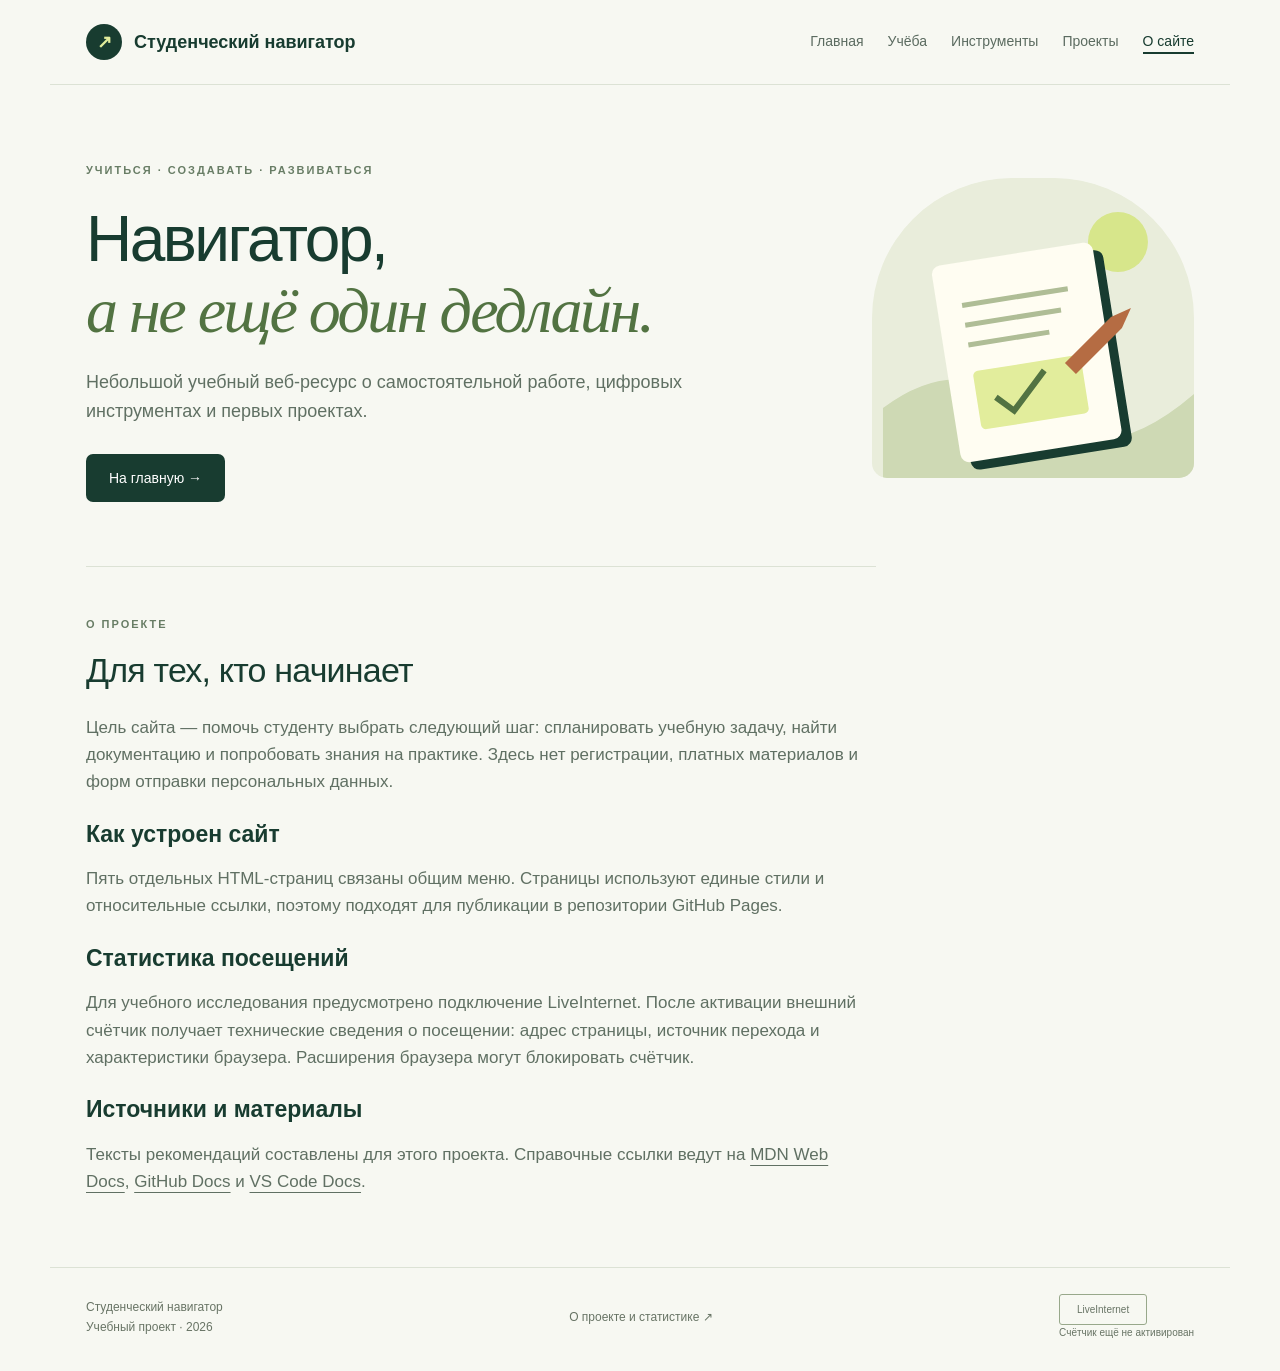
==== about.html @ 061aed6e "Create five-page student navigator for LiveInternet lab" ====
<!doctype html><html lang="ru"><head><meta charset="utf-8"><meta name="viewport" content="width=device-width,initial-scale=1"><meta name="description" content="Небольшой учебный веб-ресурс о самостоятельной работе, цифровых инструментах и первых проектах."><title>О сайте — Студенческий навигатор</title><link rel="stylesheet" href="styles.css"><script src="analytics-config.js" defer></script><script src="analytics.js" defer></script></head><body><a class="skip" href="#main">К содержанию</a><header><a class="brand" href="index.html"><span class="mark" aria-hidden="true">↗</span>Студенческий навигатор</a><nav aria-label="Основное меню"><a href="index.html">Главная</a><a href="study.html">Учёба</a><a href="tools.html">Инструменты</a><a href="projects.html">Проекты</a><a href="about.html" aria-current="page">О сайте</a></nav></header><main id="main"><section class="hero"><div><span class="eyebrow">УЧИТЬСЯ · СОЗДАВАТЬ · РАЗВИВАТЬСЯ</span><h1>Навигатор,<br><em>а не ещё один дедлайн.</em></h1><p class="intro">Небольшой учебный веб-ресурс о самостоятельной работе, цифровых инструментах и первых проектах.</p><div class="actions"><a class="button" href="index.html">На главную →</a></div></div><div class="art" aria-hidden="true"><svg viewBox="0 0 300 300"><circle cx="235" cy="64" r="30" fill="#d7e68b"/><path d="M0 230 Q80 170 150 235 T320 208 V310 H0" fill="#ced9b4"/><g transform="translate(42 60) rotate(-9 100 100)"><rect x="27" y="24" width="163" height="199" rx="9" fill="#183c30"/><rect x="18" y="15" width="163" height="199" rx="9" fill="#fffdf2"/><path d="M43 58H150 M43 78H140 M43 98H125" stroke="#afbd96" stroke-width="5"/><rect x="43" y="125" width="109" height="59" rx="5" fill="#e2ed9c"/><path d="M62 154l16 16 36-35" fill="none" stroke="#527342" stroke-width="6"/></g><path d="M228 139l20-9-9 20-46 46-11-11z" fill="#b56c43"/></svg></div></section><section class="section prose"><span class="eyebrow">О ПРОЕКТЕ</span><h2>Для тех, кто начинает</h2><p>Цель сайта — помочь студенту выбрать следующий шаг: спланировать учебную задачу, найти документацию и попробовать знания на практике. Здесь нет регистрации, платных материалов и форм отправки персональных данных.</p><h3>Как устроен сайт</h3><p>Пять отдельных HTML-страниц связаны общим меню. Страницы используют единые стили и относительные ссылки, поэтому подходят для публикации в репозитории GitHub Pages.</p><h3>Статистика посещений</h3><p>Для учебного исследования предусмотрено подключение LiveInternet. После активации внешний счётчик получает технические сведения о посещении: адрес страницы, источник перехода и характеристики браузера. Расширения браузера могут блокировать счётчик.</p><h3>Источники и материалы</h3><p>Тексты рекомендаций составлены для этого проекта. Справочные ссылки ведут на <a href="https://developer.mozilla.org/ru/docs/Web">MDN Web Docs</a>, <a href="https://docs.github.com/ru">GitHub Docs</a> и <a href="https://code.visualstudio.com/docs">VS Code Docs</a>.</p></section></main><footer><span>Студенческий навигатор<br>Учебный проект · 2026</span><a href="about.html">О проекте и статистике ↗</a><div id="li-counter"><span class="counter-placeholder">LiveInternet</span><p class="counter-note">Счётчик ещё не активирован</p></div></footer></body></html>
---- styles.css ----
*{box-sizing:border-box}html{scroll-behavior:smooth}body{margin:0;background:#f7f8f2;color:#183c30;font-family:Arial,sans-serif;font-size:17px;line-height:1.6}a{color:inherit;text-underline-offset:5px}a:focus-visible,button:focus-visible,input:focus-visible{outline:3px solid #bc5a32;outline-offset:5px}.skip{position:absolute;top:-100px}.skip:focus{top:10px;background:white;padding:10px;z-index:10}header,main,footer{max-width:1180px;margin:auto;padding-left:36px;padding-right:36px}header{display:flex;align-items:center;justify-content:space-between;gap:25px;padding-top:24px;padding-bottom:24px;border-bottom:1px solid #dce2d5}.brand{font-size:18px;font-weight:700;text-decoration:none;display:flex;align-items:center;gap:12px}.mark{display:grid;place-items:center;width:36px;height:36px;background:#183c30;color:#e2ed9c;border-radius:50%}nav{display:flex;gap:24px;flex-wrap:wrap;font-size:14px}nav a{text-decoration:none;color:#5b6b60}nav a[aria-current]{color:#183c30;border-bottom:2px solid #183c30}.hero{padding:70px 0 64px;position:relative;display:grid;grid-template-columns:1.4fr .6fr;gap:35px;align-items:center}.eyebrow{font-size:11px;font-weight:bold;letter-spacing:2px;color:#687d65}h1{font-size:clamp(36px,5vw,66px);line-height:1.1;letter-spacing:-2.5px;font-weight:500;margin:22px 0}em{font-family:Georgia,serif;color:#527342;font-weight:normal}h2{font-size:34px;font-weight:500;line-height:1.2;letter-spacing:-.8px;margin:14px 0 23px}h3{font-size:23px;line-height:1.25;margin:24px 0 14px}.intro{max-width:610px;color:#607063;font-size:18px}.actions{display:flex;align-items:center;gap:24px;flex-wrap:wrap;margin-top:28px}.button{display:inline-flex;gap:30px;align-items:center;background:#183c30;color:white;padding:13px 23px;border-radius:7px;text-decoration:none;font-size:14px}.button:hover{background:#345b3b}.quiet{font-size:14px;text-decoration:none}.art{height:300px;position:relative;background:#e9eddb;border-radius:140px 140px 15px 15px;overflow:hidden;display:grid;place-items:center}.art svg{width:100%;height:100%}.section{border-top:1px solid #dce2d5;padding:42px 0 55px}.section-heading{display:flex;justify-content:space-between;align-items:end;gap:20px}.section-heading p{font-size:13px;color:#687d65;margin-bottom:27px}.grid{display:grid;grid-template-columns:repeat(3,1fr);gap:18px}.card{border:1px solid #dce2d5;border-radius:12px;padding:25px;background:#fffefa;display:flex;flex-direction:column}.number{color:#718166;font-size:12px;border:1px solid #dce2d5;border-radius:50%;width:33px;height:33px;display:grid;place-items:center}.card p{font-size:14px;color:#687465;margin:0 0 26px;flex:1}.card a{font-size:13px;text-decoration:none;border-top:1px solid #e5e8dc;padding-top:17px;display:flex;justify-content:space-between}.card:hover{border-color:#8c9f78}.note{background:#e9eddb;border-radius:14px;padding:36px 42px;margin:0 0 55px;max-width:100%}.note p{max-width:700px;color:#586d50;font-size:16px}.steps{display:grid;grid-template-columns:1fr 1fr;gap:22px}.steps article{background:#fffefa;border:1px solid #dce2d5;padding:24px;border-radius:10px}.steps p{font-size:15px;color:#607063}.checklist{display:grid;gap:12px}input{accent-color:#183c30;width:18px;height:18px;margin-right:12px}.small{font-size:12px!important}.prose{max-width:790px}.prose p{color:#607063}footer{border-top:1px solid #dce2d5;padding-top:26px;padding-bottom:30px;display:flex;justify-content:space-between;align-items:center;gap:20px;font-size:12px;color:#687465}.counter-note{font-size:10px;max-width:180px;margin:0}footer a{text-decoration:none}#li-counter img{display:block}.counter-placeholder{width:88px;height:31px;border:1px solid #98a88b;display:grid;place-items:center;font-size:10px;border-radius:3px} @media(max-width:760px){header{align-items:start;flex-direction:column}header,main,footer{padding-left:22px;padding-right:22px}nav{gap:17px}.hero{grid-template-columns:1fr;padding:40px 0}.art{display:none}.grid,.steps{grid-template-columns:1fr}.section-heading{display:block}.note{padding:26px}h1{letter-spacing:-1.2px}h2{font-size:29px}footer{align-items:start;flex-wrap:wrap}}
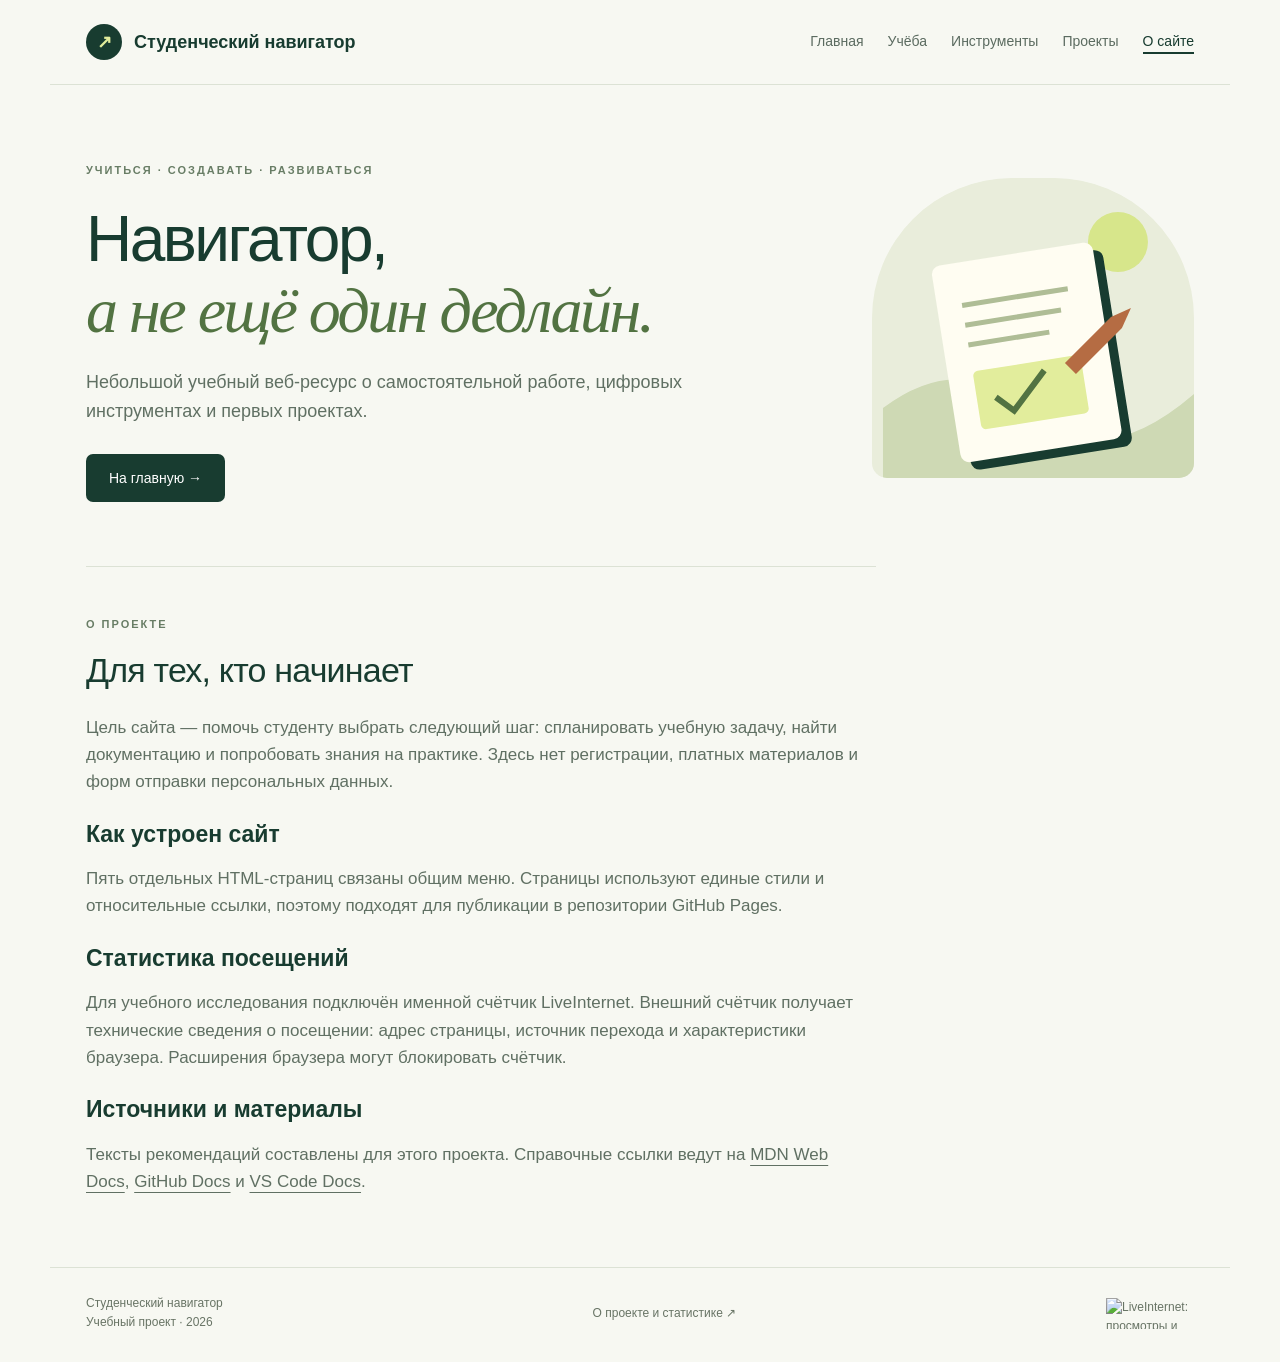
==== commit 34972dbf: "Install official LiveInternet named counter count1 on all five pages" ====
--- a/about.html
+++ b/about.html
@@ -1 +1,10 @@
-<!doctype html><html lang="ru"><head><meta charset="utf-8"><meta name="viewport" content="width=device-width,initial-scale=1"><meta name="description" content="Небольшой учебный веб-ресурс о самостоятельной работе, цифровых инструментах и первых проектах."><title>О сайте — Студенческий навигатор</title><link rel="stylesheet" href="styles.css"><script src="analytics-config.js" defer></script><script src="analytics.js" defer></script></head><body><a class="skip" href="#main">К содержанию</a><header><a class="brand" href="index.html"><span class="mark" aria-hidden="true">↗</span>Студенческий навигатор</a><nav aria-label="Основное меню"><a href="index.html">Главная</a><a href="study.html">Учёба</a><a href="tools.html">Инструменты</a><a href="projects.html">Проекты</a><a href="about.html" aria-current="page">О сайте</a></nav></header><main id="main"><section class="hero"><div><span class="eyebrow">УЧИТЬСЯ · СОЗДАВАТЬ · РАЗВИВАТЬСЯ</span><h1>Навигатор,<br><em>а не ещё один дедлайн.</em></h1><p class="intro">Небольшой учебный веб-ресурс о самостоятельной работе, цифровых инструментах и первых проектах.</p><div class="actions"><a class="button" href="index.html">На главную →</a></div></div><div class="art" aria-hidden="true"><svg viewBox="0 0 300 300"><circle cx="235" cy="64" r="30" fill="#d7e68b"/><path d="M0 230 Q80 170 150 235 T320 208 V310 H0" fill="#ced9b4"/><g transform="translate(42 60) rotate(-9 100 100)"><rect x="27" y="24" width="163" height="199" rx="9" fill="#183c30"/><rect x="18" y="15" width="163" height="199" rx="9" fill="#fffdf2"/><path d="M43 58H150 M43 78H140 M43 98H125" stroke="#afbd96" stroke-width="5"/><rect x="43" y="125" width="109" height="59" rx="5" fill="#e2ed9c"/><path d="M62 154l16 16 36-35" fill="none" stroke="#527342" stroke-width="6"/></g><path d="M228 139l20-9-9 20-46 46-11-11z" fill="#b56c43"/></svg></div></section><section class="section prose"><span class="eyebrow">О ПРОЕКТЕ</span><h2>Для тех, кто начинает</h2><p>Цель сайта — помочь студенту выбрать следующий шаг: спланировать учебную задачу, найти документацию и попробовать знания на практике. Здесь нет регистрации, платных материалов и форм отправки персональных данных.</p><h3>Как устроен сайт</h3><p>Пять отдельных HTML-страниц связаны общим меню. Страницы используют единые стили и относительные ссылки, поэтому подходят для публикации в репозитории GitHub Pages.</p><h3>Статистика посещений</h3><p>Для учебного исследования предусмотрено подключение LiveInternet. После активации внешний счётчик получает технические сведения о посещении: адрес страницы, источник перехода и характеристики браузера. Расширения браузера могут блокировать счётчик.</p><h3>Источники и материалы</h3><p>Тексты рекомендаций составлены для этого проекта. Справочные ссылки ведут на <a href="https://developer.mozilla.org/ru/docs/Web">MDN Web Docs</a>, <a href="https://docs.github.com/ru">GitHub Docs</a> и <a href="https://code.visualstudio.com/docs">VS Code Docs</a>.</p></section></main><footer><span>Студенческий навигатор<br>Учебный проект · 2026</span><a href="about.html">О проекте и статистике ↗</a><div id="li-counter"><span class="counter-placeholder">LiveInternet</span><p class="counter-note">Счётчик ещё не активирован</p></div></footer></body></html>+<!doctype html><html lang="ru"><head><meta charset="utf-8"><meta name="viewport" content="width=device-width,initial-scale=1"><meta name="description" content="Небольшой учебный веб-ресурс о самостоятельной работе, цифровых инструментах и первых проектах."><title>О сайте — Студенческий навигатор</title><link rel="stylesheet" href="styles.css"></head><body><a class="skip" href="#main">К содержанию</a><header><a class="brand" href="index.html"><span class="mark" aria-hidden="true">↗</span>Студенческий навигатор</a><nav aria-label="Основное меню"><a href="index.html">Главная</a><a href="study.html">Учёба</a><a href="tools.html">Инструменты</a><a href="projects.html">Проекты</a><a href="about.html" aria-current="page">О сайте</a></nav></header><main id="main"><section class="hero"><div><span class="eyebrow">УЧИТЬСЯ · СОЗДАВАТЬ · РАЗВИВАТЬСЯ</span><h1>Навигатор,<br><em>а не ещё один дедлайн.</em></h1><p class="intro">Небольшой учебный веб-ресурс о самостоятельной работе, цифровых инструментах и первых проектах.</p><div class="actions"><a class="button" href="index.html">На главную →</a></div></div><div class="art" aria-hidden="true"><svg viewBox="0 0 300 300"><circle cx="235" cy="64" r="30" fill="#d7e68b"/><path d="M0 230 Q80 170 150 235 T320 208 V310 H0" fill="#ced9b4"/><g transform="translate(42 60) rotate(-9 100 100)"><rect x="27" y="24" width="163" height="199" rx="9" fill="#183c30"/><rect x="18" y="15" width="163" height="199" rx="9" fill="#fffdf2"/><path d="M43 58H150 M43 78H140 M43 98H125" stroke="#afbd96" stroke-width="5"/><rect x="43" y="125" width="109" height="59" rx="5" fill="#e2ed9c"/><path d="M62 154l16 16 36-35" fill="none" stroke="#527342" stroke-width="6"/></g><path d="M228 139l20-9-9 20-46 46-11-11z" fill="#b56c43"/></svg></div></section><section class="section prose"><span class="eyebrow">О ПРОЕКТЕ</span><h2>Для тех, кто начинает</h2><p>Цель сайта — помочь студенту выбрать следующий шаг: спланировать учебную задачу, найти документацию и попробовать знания на практике. Здесь нет регистрации, платных материалов и форм отправки персональных данных.</p><h3>Как устроен сайт</h3><p>Пять отдельных HTML-страниц связаны общим меню. Страницы используют единые стили и относительные ссылки, поэтому подходят для публикации в репозитории GitHub Pages.</p><h3>Статистика посещений</h3><p>Для учебного исследования подключён именной счётчик LiveInternet. Внешний счётчик получает технические сведения о посещении: адрес страницы, источник перехода и характеристики браузера. Расширения браузера могут блокировать счётчик.</p><h3>Источники и материалы</h3><p>Тексты рекомендаций составлены для этого проекта. Справочные ссылки ведут на <a href="https://developer.mozilla.org/ru/docs/Web">MDN Web Docs</a>, <a href="https://docs.github.com/ru">GitHub Docs</a> и <a href="https://code.visualstudio.com/docs">VS Code Docs</a>.</p></section></main><footer><span>Студенческий навигатор<br>Учебный проект · 2026</span><a href="about.html">О проекте и статистике ↗</a><div id="li-counter"><!--LiveInternet counter--><a href="https://www.liveinternet.ru/click;count1"
+target="_blank" rel="noopener noreferrer"><img id="licntF3A2" width="88" height="31" style="border:0"
+title="LiveInternet: показано число просмотров и посетителей за 24 часа"
+src="[data-uri]"
+alt="LiveInternet: просмотры и посетители за 24 часа"/></a><script>(function(d,s){d.getElementById("licntF3A2").src=
+"https://counter.yadro.ru/hit;count1?t52.6;r"+escape(d.referrer)+
+((typeof(s)=="undefined")?"":";s"+s.width+"*"+s.height+"*"+
+(s.colorDepth?s.colorDepth:s.pixelDepth))+";u"+escape(d.URL)+
+";h"+escape(d.title.substring(0,150))+";"+Math.random()})
+(document,screen)</script><!--/LiveInternet--></div></footer></body></html>
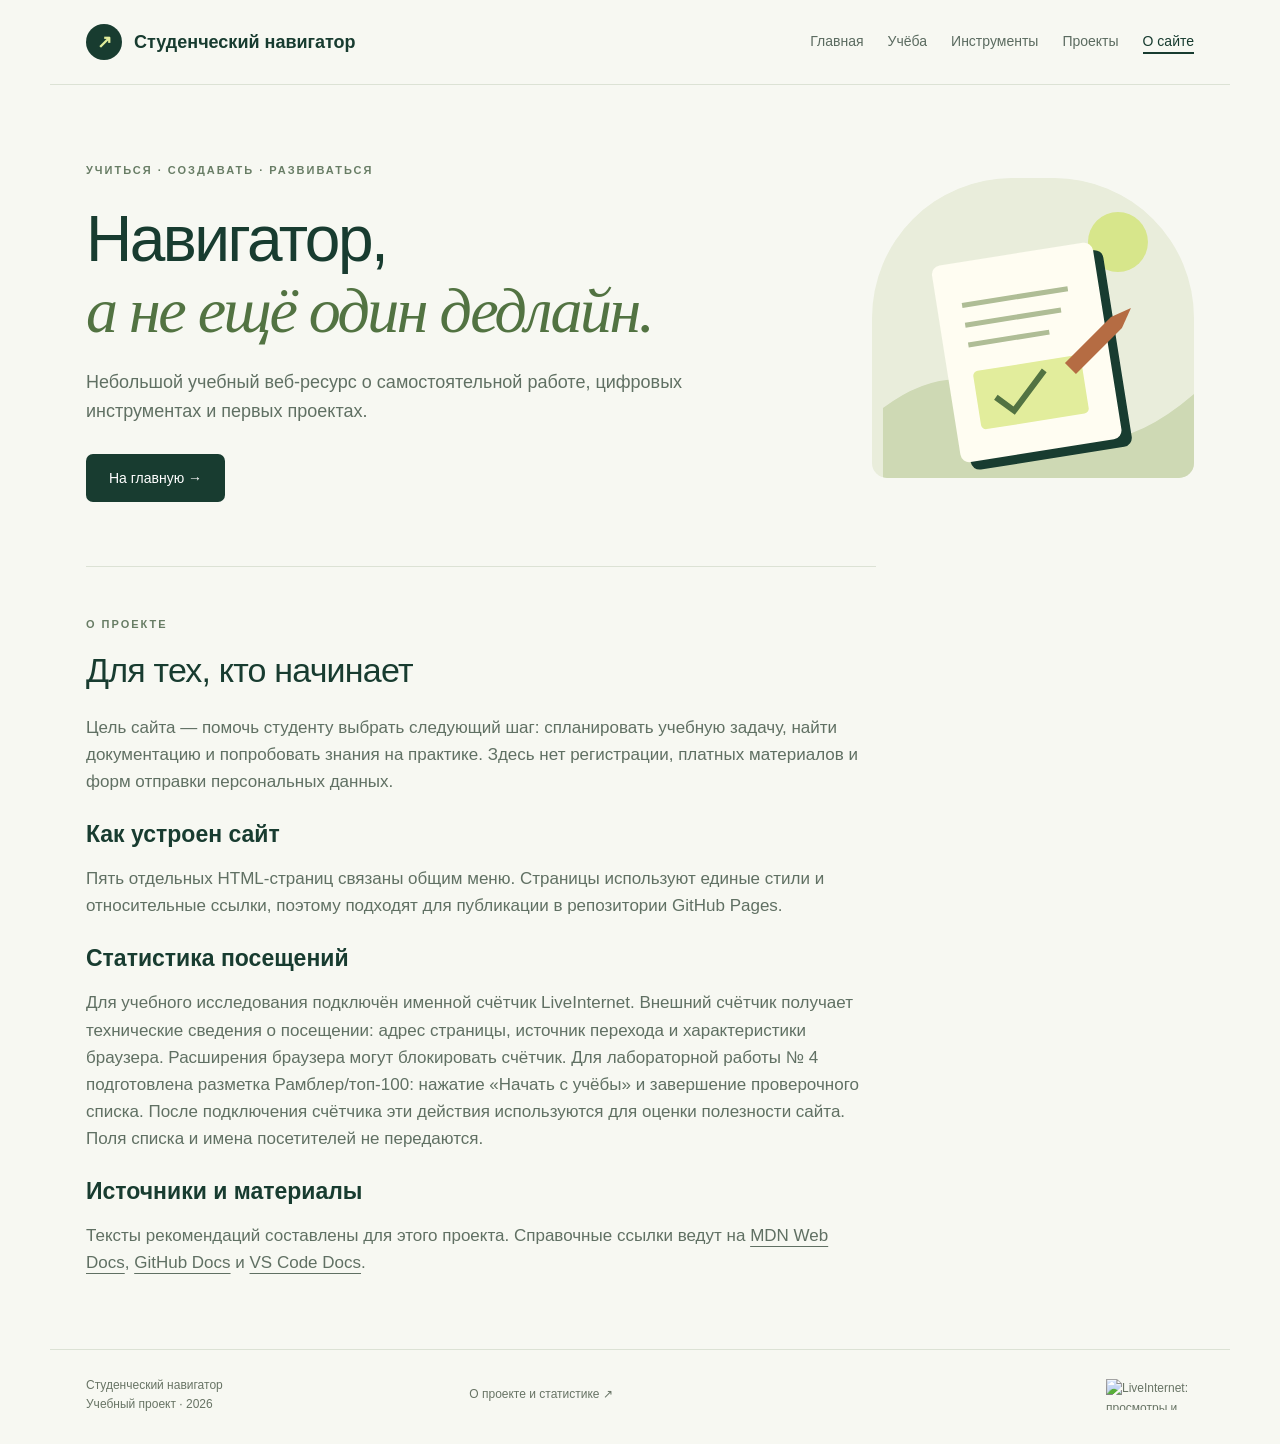
==== commit 3ff1c572: "Prepare Top100 block analytics and two custom lab4 events" ====
--- a/about.html
+++ b/about.html
@@ -1,4 +1,4 @@
-<!doctype html><html lang="ru"><head><meta charset="utf-8"><meta name="viewport" content="width=device-width,initial-scale=1"><meta name="description" content="Небольшой учебный веб-ресурс о самостоятельной работе, цифровых инструментах и первых проектах."><title>О сайте — Студенческий навигатор</title><link rel="stylesheet" href="styles.css"></head><body><a class="skip" href="#main">К содержанию</a><header><a class="brand" href="index.html"><span class="mark" aria-hidden="true">↗</span>Студенческий навигатор</a><nav aria-label="Основное меню"><a href="index.html">Главная</a><a href="study.html">Учёба</a><a href="tools.html">Инструменты</a><a href="projects.html">Проекты</a><a href="about.html" aria-current="page">О сайте</a></nav></header><main id="main"><section class="hero"><div><span class="eyebrow">УЧИТЬСЯ · СОЗДАВАТЬ · РАЗВИВАТЬСЯ</span><h1>Навигатор,<br><em>а не ещё один дедлайн.</em></h1><p class="intro">Небольшой учебный веб-ресурс о самостоятельной работе, цифровых инструментах и первых проектах.</p><div class="actions"><a class="button" href="index.html">На главную →</a></div></div><div class="art" aria-hidden="true"><svg viewBox="0 0 300 300"><circle cx="235" cy="64" r="30" fill="#d7e68b"/><path d="M0 230 Q80 170 150 235 T320 208 V310 H0" fill="#ced9b4"/><g transform="translate(42 60) rotate(-9 100 100)"><rect x="27" y="24" width="163" height="199" rx="9" fill="#183c30"/><rect x="18" y="15" width="163" height="199" rx="9" fill="#fffdf2"/><path d="M43 58H150 M43 78H140 M43 98H125" stroke="#afbd96" stroke-width="5"/><rect x="43" y="125" width="109" height="59" rx="5" fill="#e2ed9c"/><path d="M62 154l16 16 36-35" fill="none" stroke="#527342" stroke-width="6"/></g><path d="M228 139l20-9-9 20-46 46-11-11z" fill="#b56c43"/></svg></div></section><section class="section prose"><span class="eyebrow">О ПРОЕКТЕ</span><h2>Для тех, кто начинает</h2><p>Цель сайта — помочь студенту выбрать следующий шаг: спланировать учебную задачу, найти документацию и попробовать знания на практике. Здесь нет регистрации, платных материалов и форм отправки персональных данных.</p><h3>Как устроен сайт</h3><p>Пять отдельных HTML-страниц связаны общим меню. Страницы используют единые стили и относительные ссылки, поэтому подходят для публикации в репозитории GitHub Pages.</p><h3>Статистика посещений</h3><p>Для учебного исследования подключён именной счётчик LiveInternet. Внешний счётчик получает технические сведения о посещении: адрес страницы, источник перехода и характеристики браузера. Расширения браузера могут блокировать счётчик.</p><h3>Источники и материалы</h3><p>Тексты рекомендаций составлены для этого проекта. Справочные ссылки ведут на <a href="https://developer.mozilla.org/ru/docs/Web">MDN Web Docs</a>, <a href="https://docs.github.com/ru">GitHub Docs</a> и <a href="https://code.visualstudio.com/docs">VS Code Docs</a>.</p></section></main><footer><span>Студенческий навигатор<br>Учебный проект · 2026</span><a href="about.html">О проекте и статистике ↗</a><div id="li-counter"><!--LiveInternet counter--><a href="https://www.liveinternet.ru/click;count1"
+<!doctype html><html lang="ru"><head><meta charset="utf-8"><meta name="viewport" content="width=device-width,initial-scale=1"><meta name="description" content="Небольшой учебный веб-ресурс о самостоятельной работе, цифровых инструментах и первых проектах."><title>О сайте — Студенческий навигатор</title><link rel="stylesheet" href="styles.css"><script src="top100-config.js" defer></script><script src="top100-init.js" defer></script><script src="top100-events.js" defer></script></head><body><a class="skip" href="#main">К содержанию</a><header><a class="brand" href="index.html"><span class="mark" aria-hidden="true">↗</span>Студенческий навигатор</a><nav aria-label="Основное меню" data-top100-block="navigation"><a href="index.html">Главная</a><a href="study.html">Учёба</a><a href="tools.html">Инструменты</a><a href="projects.html">Проекты</a><a href="about.html" aria-current="page">О сайте</a></nav></header><main id="main"><section class="hero" data-top100-block="hero"><div><span class="eyebrow">УЧИТЬСЯ · СОЗДАВАТЬ · РАЗВИВАТЬСЯ</span><h1>Навигатор,<br><em>а не ещё один дедлайн.</em></h1><p class="intro">Небольшой учебный веб-ресурс о самостоятельной работе, цифровых инструментах и первых проектах.</p><div class="actions"><a class="button" href="index.html">На главную →</a></div></div><div class="art" aria-hidden="true"><svg viewBox="0 0 300 300"><circle cx="235" cy="64" r="30" fill="#d7e68b"/><path d="M0 230 Q80 170 150 235 T320 208 V310 H0" fill="#ced9b4"/><g transform="translate(42 60) rotate(-9 100 100)"><rect x="27" y="24" width="163" height="199" rx="9" fill="#183c30"/><rect x="18" y="15" width="163" height="199" rx="9" fill="#fffdf2"/><path d="M43 58H150 M43 78H140 M43 98H125" stroke="#afbd96" stroke-width="5"/><rect x="43" y="125" width="109" height="59" rx="5" fill="#e2ed9c"/><path d="M62 154l16 16 36-35" fill="none" stroke="#527342" stroke-width="6"/></g><path d="M228 139l20-9-9 20-46 46-11-11z" fill="#b56c43"/></svg></div></section><section class="section prose"><span class="eyebrow">О ПРОЕКТЕ</span><h2>Для тех, кто начинает</h2><p>Цель сайта — помочь студенту выбрать следующий шаг: спланировать учебную задачу, найти документацию и попробовать знания на практике. Здесь нет регистрации, платных материалов и форм отправки персональных данных.</p><h3>Как устроен сайт</h3><p>Пять отдельных HTML-страниц связаны общим меню. Страницы используют единые стили и относительные ссылки, поэтому подходят для публикации в репозитории GitHub Pages.</p><h3>Статистика посещений</h3><p>Для учебного исследования подключён именной счётчик LiveInternet. Внешний счётчик получает технические сведения о посещении: адрес страницы, источник перехода и характеристики браузера. Расширения браузера могут блокировать счётчик. Для лабораторной работы № 4 подготовлена разметка Рамблер/топ-100: нажатие «Начать с учёбы» и завершение проверочного списка. После подключения счётчика эти действия используются для оценки полезности сайта. Поля списка и имена посетителей не передаются.</p><h3>Источники и материалы</h3><p>Тексты рекомендаций составлены для этого проекта. Справочные ссылки ведут на <a href="https://developer.mozilla.org/ru/docs/Web">MDN Web Docs</a>, <a href="https://docs.github.com/ru">GitHub Docs</a> и <a href="https://code.visualstudio.com/docs">VS Code Docs</a>.</p></section></main><footer><span>Студенческий навигатор<br>Учебный проект · 2026</span><a href="about.html">О проекте и статистике ↗</a><div id="top100-widget" aria-label="Рамблер/топ-100"></div><div id="li-counter"><!--LiveInternet counter--><a href="https://www.liveinternet.ru/click;count1"
 target="_blank" rel="noopener noreferrer"><img id="licntF3A2" width="88" height="31" style="border:0"
 title="LiveInternet: показано число просмотров и посетителей за 24 часа"
 src="[data-uri]"
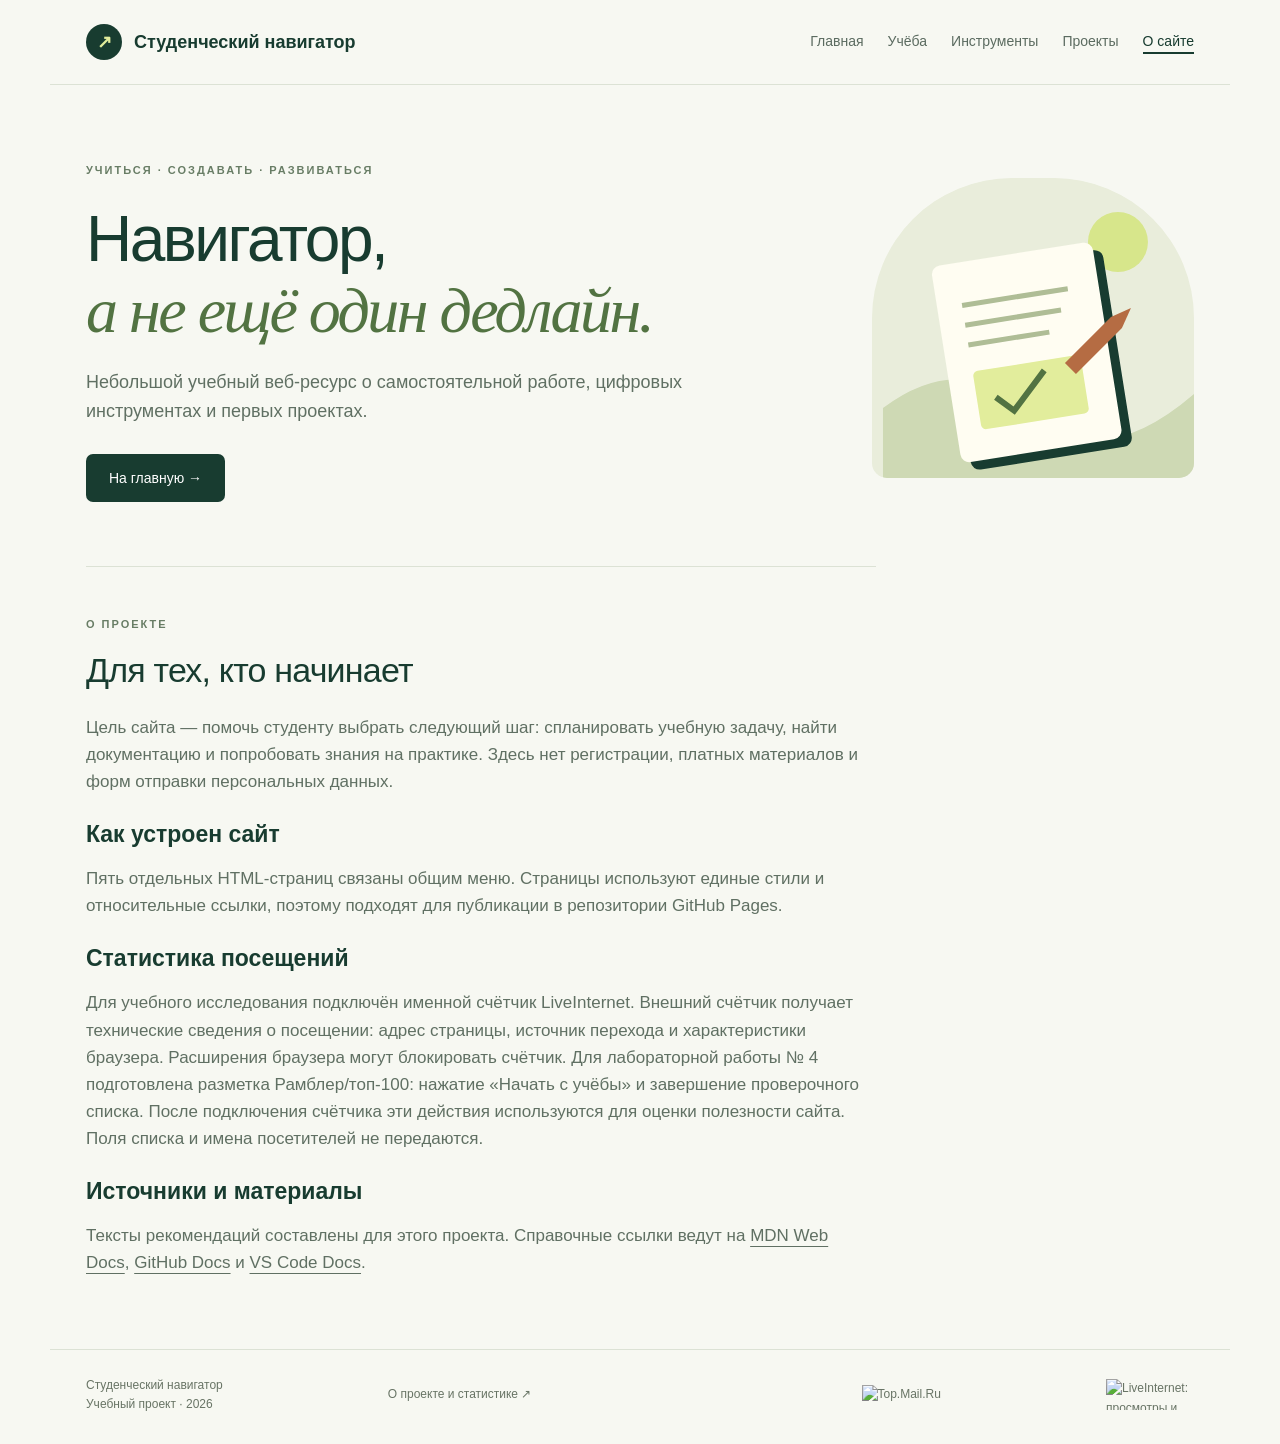
==== commit b30ebdca: "Install Mail.ru counter 3803739 and two study goals" ====
--- a/about.html
+++ b/about.html
@@ -1,4 +1,18 @@
-<!doctype html><html lang="ru"><head><meta charset="utf-8"><meta name="viewport" content="width=device-width,initial-scale=1"><meta name="description" content="Небольшой учебный веб-ресурс о самостоятельной работе, цифровых инструментах и первых проектах."><title>О сайте — Студенческий навигатор</title><link rel="stylesheet" href="styles.css"><script src="top100-config.js" defer></script><script src="top100-init.js" defer></script><script src="top100-events.js" defer></script></head><body><a class="skip" href="#main">К содержанию</a><header><a class="brand" href="index.html"><span class="mark" aria-hidden="true">↗</span>Студенческий навигатор</a><nav aria-label="Основное меню" data-top100-block="navigation"><a href="index.html">Главная</a><a href="study.html">Учёба</a><a href="tools.html">Инструменты</a><a href="projects.html">Проекты</a><a href="about.html" aria-current="page">О сайте</a></nav></header><main id="main"><section class="hero" data-top100-block="hero"><div><span class="eyebrow">УЧИТЬСЯ · СОЗДАВАТЬ · РАЗВИВАТЬСЯ</span><h1>Навигатор,<br><em>а не ещё один дедлайн.</em></h1><p class="intro">Небольшой учебный веб-ресурс о самостоятельной работе, цифровых инструментах и первых проектах.</p><div class="actions"><a class="button" href="index.html">На главную →</a></div></div><div class="art" aria-hidden="true"><svg viewBox="0 0 300 300"><circle cx="235" cy="64" r="30" fill="#d7e68b"/><path d="M0 230 Q80 170 150 235 T320 208 V310 H0" fill="#ced9b4"/><g transform="translate(42 60) rotate(-9 100 100)"><rect x="27" y="24" width="163" height="199" rx="9" fill="#183c30"/><rect x="18" y="15" width="163" height="199" rx="9" fill="#fffdf2"/><path d="M43 58H150 M43 78H140 M43 98H125" stroke="#afbd96" stroke-width="5"/><rect x="43" y="125" width="109" height="59" rx="5" fill="#e2ed9c"/><path d="M62 154l16 16 36-35" fill="none" stroke="#527342" stroke-width="6"/></g><path d="M228 139l20-9-9 20-46 46-11-11z" fill="#b56c43"/></svg></div></section><section class="section prose"><span class="eyebrow">О ПРОЕКТЕ</span><h2>Для тех, кто начинает</h2><p>Цель сайта — помочь студенту выбрать следующий шаг: спланировать учебную задачу, найти документацию и попробовать знания на практике. Здесь нет регистрации, платных материалов и форм отправки персональных данных.</p><h3>Как устроен сайт</h3><p>Пять отдельных HTML-страниц связаны общим меню. Страницы используют единые стили и относительные ссылки, поэтому подходят для публикации в репозитории GitHub Pages.</p><h3>Статистика посещений</h3><p>Для учебного исследования подключён именной счётчик LiveInternet. Внешний счётчик получает технические сведения о посещении: адрес страницы, источник перехода и характеристики браузера. Расширения браузера могут блокировать счётчик. Для лабораторной работы № 4 подготовлена разметка Рамблер/топ-100: нажатие «Начать с учёбы» и завершение проверочного списка. После подключения счётчика эти действия используются для оценки полезности сайта. Поля списка и имена посетителей не передаются.</p><h3>Источники и материалы</h3><p>Тексты рекомендаций составлены для этого проекта. Справочные ссылки ведут на <a href="https://developer.mozilla.org/ru/docs/Web">MDN Web Docs</a>, <a href="https://docs.github.com/ru">GitHub Docs</a> и <a href="https://code.visualstudio.com/docs">VS Code Docs</a>.</p></section></main><footer><span>Студенческий навигатор<br>Учебный проект · 2026</span><a href="about.html">О проекте и статистике ↗</a><div id="top100-widget" aria-label="Рамблер/топ-100"></div><div id="li-counter"><!--LiveInternet counter--><a href="https://www.liveinternet.ru/click;count1"
+<!doctype html><html lang="ru"><head><meta charset="utf-8"><meta name="viewport" content="width=device-width,initial-scale=1"><meta name="description" content="Небольшой учебный веб-ресурс о самостоятельной работе, цифровых инструментах и первых проектах."><title>О сайте — Студенческий навигатор</title><link rel="stylesheet" href="styles.css"><script src="top100-config.js" defer></script><script src="top100-init.js" defer></script><script src="top100-events.js" defer></script><script type="text/javascript">
+var _tmr = window._tmr || (window._tmr = []);
+_tmr.push({id: "3803739", type: "pageView", start: (new Date()).getTime()});
+(function (d, w, id) {
+  if (d.getElementById(id)) return;
+  var ts = d.createElement("script"); ts.type = "text/javascript"; ts.async = true; ts.id = id;
+  ts.src = "https://top-fwz1.mail.ru/js/code.js";
+  var f = function () {var s = d.getElementsByTagName("script")[0]; s.parentNode.insertBefore(ts, s);};
+  if (w.opera == "[object Opera]") { d.addEventListener("DOMContentLoaded", f, false); } else { f(); }
+})(document, window, "tmr-code");
+</script><script src="mytracker-config.js" defer></script><script src="mytracker-events.js" defer></script></head><body><a class="skip" href="#main">К содержанию</a><header><a class="brand" href="index.html"><span class="mark" aria-hidden="true">↗</span>Студенческий навигатор</a><nav aria-label="Основное меню" data-top100-block="navigation"><a href="index.html">Главная</a><a href="study.html">Учёба</a><a href="tools.html">Инструменты</a><a href="projects.html">Проекты</a><a href="about.html" aria-current="page">О сайте</a></nav></header><main id="main"><section class="hero" data-top100-block="hero"><div><span class="eyebrow">УЧИТЬСЯ · СОЗДАВАТЬ · РАЗВИВАТЬСЯ</span><h1>Навигатор,<br><em>а не ещё один дедлайн.</em></h1><p class="intro">Небольшой учебный веб-ресурс о самостоятельной работе, цифровых инструментах и первых проектах.</p><div class="actions"><a class="button" href="index.html">На главную →</a></div></div><div class="art" aria-hidden="true"><svg viewBox="0 0 300 300"><circle cx="235" cy="64" r="30" fill="#d7e68b"/><path d="M0 230 Q80 170 150 235 T320 208 V310 H0" fill="#ced9b4"/><g transform="translate(42 60) rotate(-9 100 100)"><rect x="27" y="24" width="163" height="199" rx="9" fill="#183c30"/><rect x="18" y="15" width="163" height="199" rx="9" fill="#fffdf2"/><path d="M43 58H150 M43 78H140 M43 98H125" stroke="#afbd96" stroke-width="5"/><rect x="43" y="125" width="109" height="59" rx="5" fill="#e2ed9c"/><path d="M62 154l16 16 36-35" fill="none" stroke="#527342" stroke-width="6"/></g><path d="M228 139l20-9-9 20-46 46-11-11z" fill="#b56c43"/></svg></div></section><section class="section prose"><span class="eyebrow">О ПРОЕКТЕ</span><h2>Для тех, кто начинает</h2><p>Цель сайта — помочь студенту выбрать следующий шаг: спланировать учебную задачу, найти документацию и попробовать знания на практике. Здесь нет регистрации, платных материалов и форм отправки персональных данных.</p><h3>Как устроен сайт</h3><p>Пять отдельных HTML-страниц связаны общим меню. Страницы используют единые стили и относительные ссылки, поэтому подходят для публикации в репозитории GitHub Pages.</p><h3>Статистика посещений</h3><p>Для учебного исследования подключён именной счётчик LiveInternet. Внешний счётчик получает технические сведения о посещении: адрес страницы, источник перехода и характеристики браузера. Расширения браузера могут блокировать счётчик. Для лабораторной работы № 4 подготовлена разметка Рамблер/топ-100: нажатие «Начать с учёбы» и завершение проверочного списка. После подключения счётчика эти действия используются для оценки полезности сайта. Поля списка и имена посетителей не передаются.</p><h3>Источники и материалы</h3><p>Тексты рекомендаций составлены для этого проекта. Справочные ссылки ведут на <a href="https://developer.mozilla.org/ru/docs/Web">MDN Web Docs</a>, <a href="https://docs.github.com/ru">GitHub Docs</a> и <a href="https://code.visualstudio.com/docs">VS Code Docs</a>.</p></section></main><footer><span>Студенческий навигатор<br>Учебный проект · 2026</span><a href="about.html">О проекте и статистике ↗</a><div id="top100-widget" aria-label="Рамблер/топ-100"></div><div id="mailru-logo"><!-- Top.Mail.Ru logo -->
+<a href="https://top-fwz1.mail.ru/jump?from=3803739">
+<img src="https://top-fwz1.mail.ru/counter?id=3803739;t=406;l=1" height="31" width="88" alt="Top.Mail.Ru" style="border:0;" /></a>
+<!-- /Top.Mail.Ru logo -->
+</div><div id="li-counter"><!--LiveInternet counter--><a href="https://www.liveinternet.ru/click;count1"
 target="_blank" rel="noopener noreferrer"><img id="licntF3A2" width="88" height="31" style="border:0"
 title="LiveInternet: показано число просмотров и посетителей за 24 часа"
 src="[data-uri]"
@@ -7,4 +21,4 @@
 ((typeof(s)=="undefined")?"":";s"+s.width+"*"+s.height+"*"+
 (s.colorDepth?s.colorDepth:s.pixelDepth))+";u"+escape(d.URL)+
 ";h"+escape(d.title.substring(0,150))+";"+Math.random()})
-(document,screen)</script><!--/LiveInternet--></div></footer></body></html>+(document,screen)</script><!--/LiveInternet--></div></footer><noscript><img src="https://counter.rambler.ru/top100.cnt?pid=7752951" alt="Топ-100" style="position:absolute;width:1px;height:1px;left:-9999px"></noscript><noscript><div><img src="https://top-fwz1.mail.ru/counter?id=3803739;js=na" style="position:absolute;left:-9999px;" alt="Top.Mail.Ru" /></div></noscript></body></html>
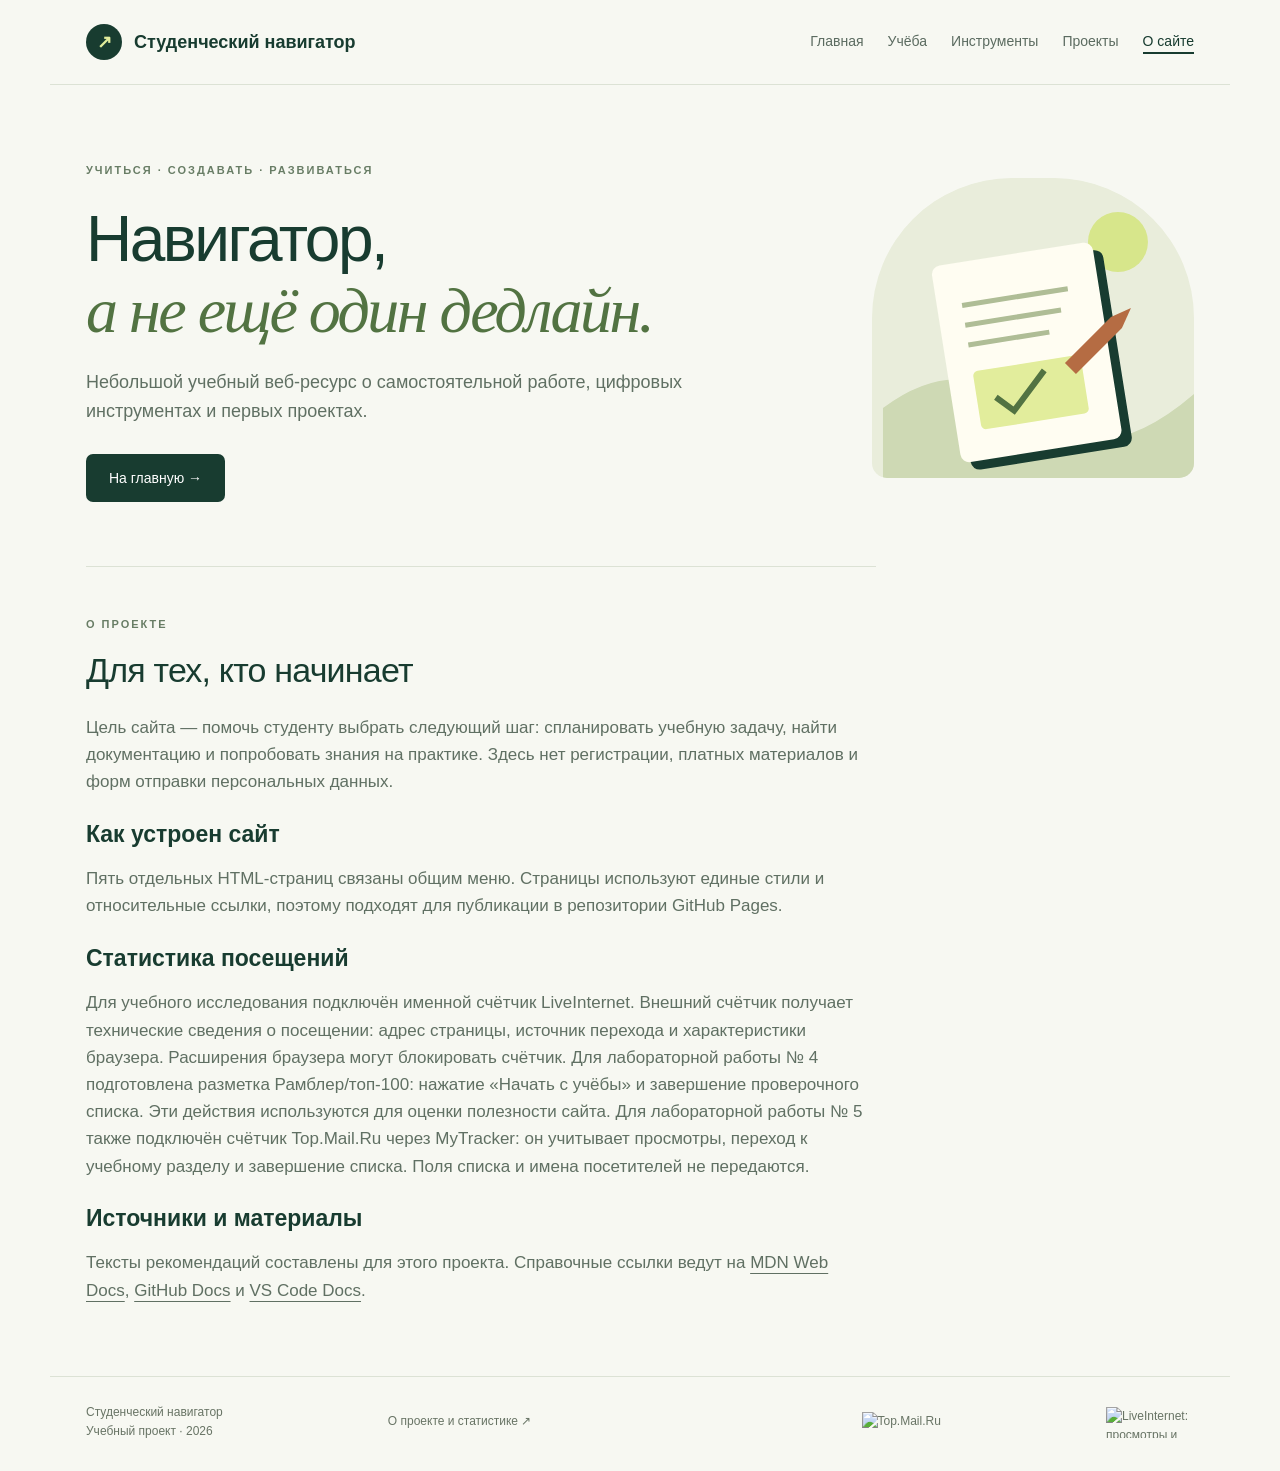
==== commit 33e1d345: "Document Lab 5 analytics setup and saved reports" ====
--- a/about.html
+++ b/about.html
@@ -8,7 +8,7 @@
   var f = function () {var s = d.getElementsByTagName("script")[0]; s.parentNode.insertBefore(ts, s);};
   if (w.opera == "[object Opera]") { d.addEventListener("DOMContentLoaded", f, false); } else { f(); }
 })(document, window, "tmr-code");
-</script><script src="mytracker-config.js" defer></script><script src="mytracker-events.js" defer></script></head><body><a class="skip" href="#main">К содержанию</a><header><a class="brand" href="index.html"><span class="mark" aria-hidden="true">↗</span>Студенческий навигатор</a><nav aria-label="Основное меню" data-top100-block="navigation"><a href="index.html">Главная</a><a href="study.html">Учёба</a><a href="tools.html">Инструменты</a><a href="projects.html">Проекты</a><a href="about.html" aria-current="page">О сайте</a></nav></header><main id="main"><section class="hero" data-top100-block="hero"><div><span class="eyebrow">УЧИТЬСЯ · СОЗДАВАТЬ · РАЗВИВАТЬСЯ</span><h1>Навигатор,<br><em>а не ещё один дедлайн.</em></h1><p class="intro">Небольшой учебный веб-ресурс о самостоятельной работе, цифровых инструментах и первых проектах.</p><div class="actions"><a class="button" href="index.html">На главную →</a></div></div><div class="art" aria-hidden="true"><svg viewBox="0 0 300 300"><circle cx="235" cy="64" r="30" fill="#d7e68b"/><path d="M0 230 Q80 170 150 235 T320 208 V310 H0" fill="#ced9b4"/><g transform="translate(42 60) rotate(-9 100 100)"><rect x="27" y="24" width="163" height="199" rx="9" fill="#183c30"/><rect x="18" y="15" width="163" height="199" rx="9" fill="#fffdf2"/><path d="M43 58H150 M43 78H140 M43 98H125" stroke="#afbd96" stroke-width="5"/><rect x="43" y="125" width="109" height="59" rx="5" fill="#e2ed9c"/><path d="M62 154l16 16 36-35" fill="none" stroke="#527342" stroke-width="6"/></g><path d="M228 139l20-9-9 20-46 46-11-11z" fill="#b56c43"/></svg></div></section><section class="section prose"><span class="eyebrow">О ПРОЕКТЕ</span><h2>Для тех, кто начинает</h2><p>Цель сайта — помочь студенту выбрать следующий шаг: спланировать учебную задачу, найти документацию и попробовать знания на практике. Здесь нет регистрации, платных материалов и форм отправки персональных данных.</p><h3>Как устроен сайт</h3><p>Пять отдельных HTML-страниц связаны общим меню. Страницы используют единые стили и относительные ссылки, поэтому подходят для публикации в репозитории GitHub Pages.</p><h3>Статистика посещений</h3><p>Для учебного исследования подключён именной счётчик LiveInternet. Внешний счётчик получает технические сведения о посещении: адрес страницы, источник перехода и характеристики браузера. Расширения браузера могут блокировать счётчик. Для лабораторной работы № 4 подготовлена разметка Рамблер/топ-100: нажатие «Начать с учёбы» и завершение проверочного списка. После подключения счётчика эти действия используются для оценки полезности сайта. Поля списка и имена посетителей не передаются.</p><h3>Источники и материалы</h3><p>Тексты рекомендаций составлены для этого проекта. Справочные ссылки ведут на <a href="https://developer.mozilla.org/ru/docs/Web">MDN Web Docs</a>, <a href="https://docs.github.com/ru">GitHub Docs</a> и <a href="https://code.visualstudio.com/docs">VS Code Docs</a>.</p></section></main><footer><span>Студенческий навигатор<br>Учебный проект · 2026</span><a href="about.html">О проекте и статистике ↗</a><div id="top100-widget" aria-label="Рамблер/топ-100"></div><div id="mailru-logo"><!-- Top.Mail.Ru logo -->
+</script><script src="mytracker-config.js" defer></script><script src="mytracker-events.js" defer></script></head><body><a class="skip" href="#main">К содержанию</a><header><a class="brand" href="index.html"><span class="mark" aria-hidden="true">↗</span>Студенческий навигатор</a><nav aria-label="Основное меню" data-top100-block="navigation"><a href="index.html">Главная</a><a href="study.html">Учёба</a><a href="tools.html">Инструменты</a><a href="projects.html">Проекты</a><a href="about.html" aria-current="page">О сайте</a></nav></header><main id="main"><section class="hero" data-top100-block="hero"><div><span class="eyebrow">УЧИТЬСЯ · СОЗДАВАТЬ · РАЗВИВАТЬСЯ</span><h1>Навигатор,<br><em>а не ещё один дедлайн.</em></h1><p class="intro">Небольшой учебный веб-ресурс о самостоятельной работе, цифровых инструментах и первых проектах.</p><div class="actions"><a class="button" href="index.html">На главную →</a></div></div><div class="art" aria-hidden="true"><svg viewBox="0 0 300 300"><circle cx="235" cy="64" r="30" fill="#d7e68b"/><path d="M0 230 Q80 170 150 235 T320 208 V310 H0" fill="#ced9b4"/><g transform="translate(42 60) rotate(-9 100 100)"><rect x="27" y="24" width="163" height="199" rx="9" fill="#183c30"/><rect x="18" y="15" width="163" height="199" rx="9" fill="#fffdf2"/><path d="M43 58H150 M43 78H140 M43 98H125" stroke="#afbd96" stroke-width="5"/><rect x="43" y="125" width="109" height="59" rx="5" fill="#e2ed9c"/><path d="M62 154l16 16 36-35" fill="none" stroke="#527342" stroke-width="6"/></g><path d="M228 139l20-9-9 20-46 46-11-11z" fill="#b56c43"/></svg></div></section><section class="section prose"><span class="eyebrow">О ПРОЕКТЕ</span><h2>Для тех, кто начинает</h2><p>Цель сайта — помочь студенту выбрать следующий шаг: спланировать учебную задачу, найти документацию и попробовать знания на практике. Здесь нет регистрации, платных материалов и форм отправки персональных данных.</p><h3>Как устроен сайт</h3><p>Пять отдельных HTML-страниц связаны общим меню. Страницы используют единые стили и относительные ссылки, поэтому подходят для публикации в репозитории GitHub Pages.</p><h3>Статистика посещений</h3><p>Для учебного исследования подключён именной счётчик LiveInternet. Внешний счётчик получает технические сведения о посещении: адрес страницы, источник перехода и характеристики браузера. Расширения браузера могут блокировать счётчик. Для лабораторной работы № 4 подготовлена разметка Рамблер/топ-100: нажатие «Начать с учёбы» и завершение проверочного списка. Эти действия используются для оценки полезности сайта. Для лабораторной работы № 5 также подключён счётчик Top.Mail.Ru через MyTracker: он учитывает просмотры, переход к учебному разделу и завершение списка. Поля списка и имена посетителей не передаются.</p><h3>Источники и материалы</h3><p>Тексты рекомендаций составлены для этого проекта. Справочные ссылки ведут на <a href="https://developer.mozilla.org/ru/docs/Web">MDN Web Docs</a>, <a href="https://docs.github.com/ru">GitHub Docs</a> и <a href="https://code.visualstudio.com/docs">VS Code Docs</a>.</p></section></main><footer><span>Студенческий навигатор<br>Учебный проект · 2026</span><a href="about.html">О проекте и статистике ↗</a><div id="top100-widget" aria-label="Рамблер/топ-100"></div><div id="mailru-logo"><!-- Top.Mail.Ru logo -->
 <a href="https://top-fwz1.mail.ru/jump?from=3803739">
 <img src="https://top-fwz1.mail.ru/counter?id=3803739;t=406;l=1" height="31" width="88" alt="Top.Mail.Ru" style="border:0;" /></a>
 <!-- /Top.Mail.Ru logo -->
